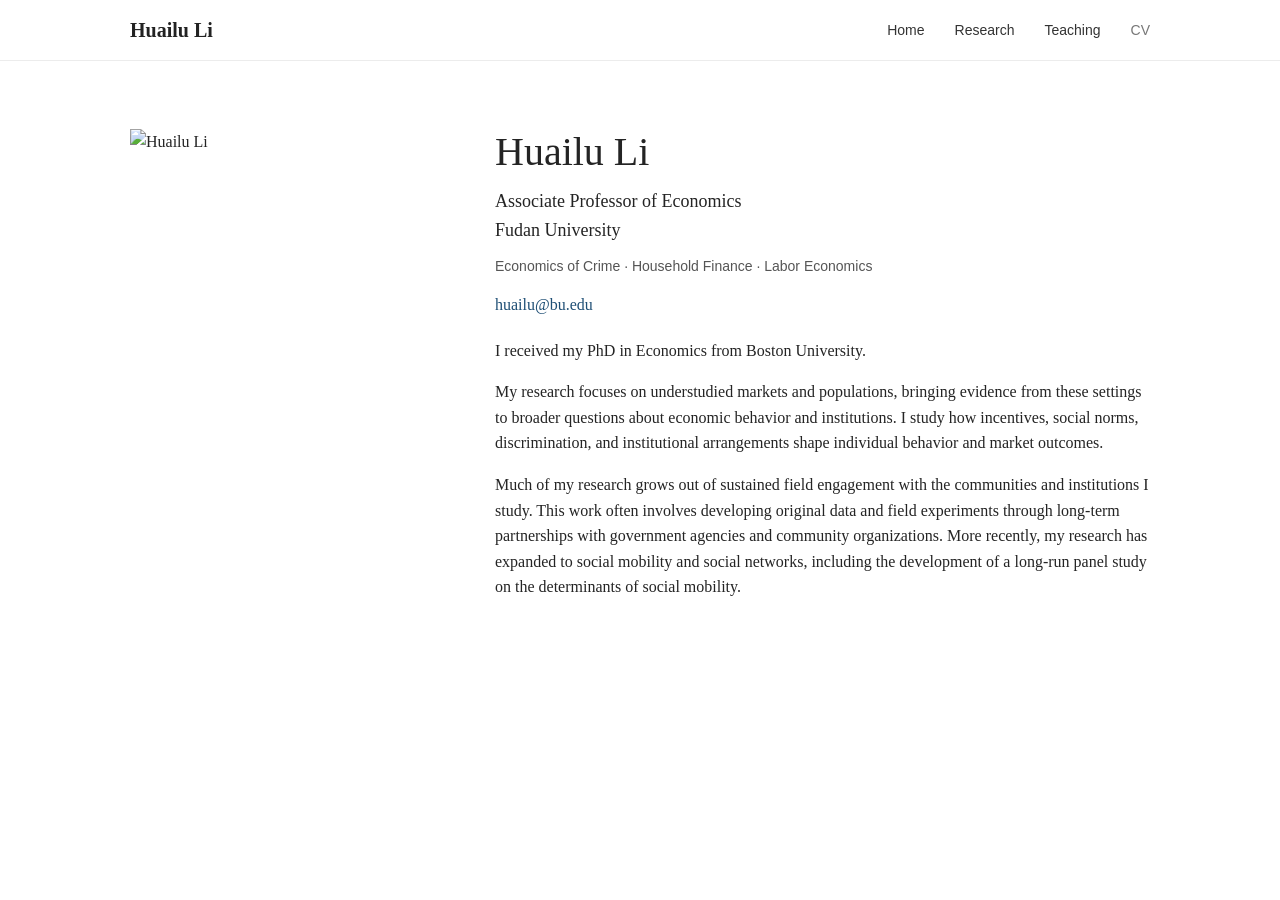
==== index.html @ c3343d3f "Add files via upload" ====
<!DOCTYPE html>
<html lang="en">
<head>
  <meta charset="UTF-8">
  <meta name="viewport" content="width=device-width, initial-scale=1.0">
  <title>Huailu Li</title>
  <link rel="stylesheet" href="style.css">
</head>
<body>
<header>
  <nav class="nav">
    <a class="brand" href="index.html">Huailu Li</a>
    <div class="nav-links">
      <a href="index.html">Home</a>
      <a href="research.html">Research</a>
      <a href="teaching.html">Teaching</a>
      <span class="nav-disabled">CV</span>
    </div>
  </nav>
</header>
<main class="home">
  <div class="portrait-wrap">
    <img class="portrait" src="assets/huailu-li.jpg" alt="Huailu Li">
  </div>
  <section class="intro">
    <h1>Huailu Li</h1>
    <p class="position">Associate Professor of Economics<br>Fudan University</p>
    <p class="fields">Economics of Crime · Household Finance · Labor Economics</p>
    <p class="contact"><a href="mailto:huailu@bu.edu">huailu@bu.edu</a></p>
    <div class="bio">
      <p>I received my PhD in Economics from Boston University.</p>
      <p>My research focuses on understudied markets and populations, bringing evidence from these settings to broader questions about economic behavior and institutions. I study how incentives, social norms, discrimination, and institutional arrangements shape individual behavior and market outcomes.</p>
      <p>Much of my research grows out of sustained field engagement with the communities and institutions I study. This work often involves developing original data and field experiments through long-term partnerships with government agencies and community organizations. More recently, my research has expanded to social mobility and social networks, including the development of a long-run panel study on the determinants of social mobility.</p>
    </div>
  </section>
</main>
</body>
</html>
---- style.css ----
*{box-sizing:border-box}
body{margin:0;color:#242424;background:#fff;font-family:Georgia,'Times New Roman',serif;line-height:1.6}
a{color:#1f4f75;text-decoration:none}a:hover{text-decoration:underline}
header{border-bottom:1px solid #ececec}
.nav{max-width:1080px;margin:auto;padding:14px 30px;display:flex;align-items:center;justify-content:space-between}
.brand{font-size:20px;color:#222;font-weight:600}
.nav-links{display:flex;gap:30px;font-family:Arial,sans-serif;font-size:14px}
.nav-links a{color:#333}.nav-disabled{color:#777;cursor:default}

.home{max-width:1080px;margin:68px auto;padding:0 30px;display:grid;grid-template-columns:300px 1fr;gap:65px;align-items:start}
.portrait{width:100%;height:auto;display:block}
.intro h1{font-size:40px;font-weight:500;line-height:1.15;margin:0 0 12px}
.position{font-size:18px;margin:0 0 7px}
.fields{font-family:Arial,sans-serif;font-size:14px;color:#555;margin:10px 0}
.contact{margin:15px 0 0}
.bio{margin-top:20px}
.bio p{max-width:680px;margin:0 0 16px}

.page{max-width:900px;margin:52px auto 90px;padding:0 30px}
.page section{margin-top:48px}
.page .first-section{margin-top:0}
.page h2{font-size:26px;font-weight:500;border-bottom:1px solid #ddd;padding-bottom:7px;margin:0 0 23px}
.page h3{font-size:18px;font-weight:600;margin:0 0 18px}
.page h3.subsection{margin-top:35px}

.paper-list{margin:0;padding-left:32px}
.paper{padding-left:6px;margin-bottom:20px}
.paper::marker{font-size:15px;color:#666}
.paper-title{font-size:17px;font-weight:600;line-height:1.4}
.paper-authors{font-size:15px;color:#555;margin-top:3px;line-height:1.45}
.journal{font-size:15px;font-style:italic;margin-top:2px;line-height:1.45}
.status{font-size:14px;font-style:italic;color:#666;margin-top:2px}

.course-list{list-style:none;padding:0;margin:0}
.course-list li{font-size:17px;margin:0 0 9px}

@media(max-width:760px){
  .nav{align-items:flex-start;gap:20px}
  .nav-links{gap:15px;flex-wrap:wrap;justify-content:flex-end}
  .home{grid-template-columns:1fr;margin-top:40px;gap:35px}
  .portrait-wrap{max-width:300px}
  .intro h1{font-size:34px}
  .page{margin-top:38px}
}
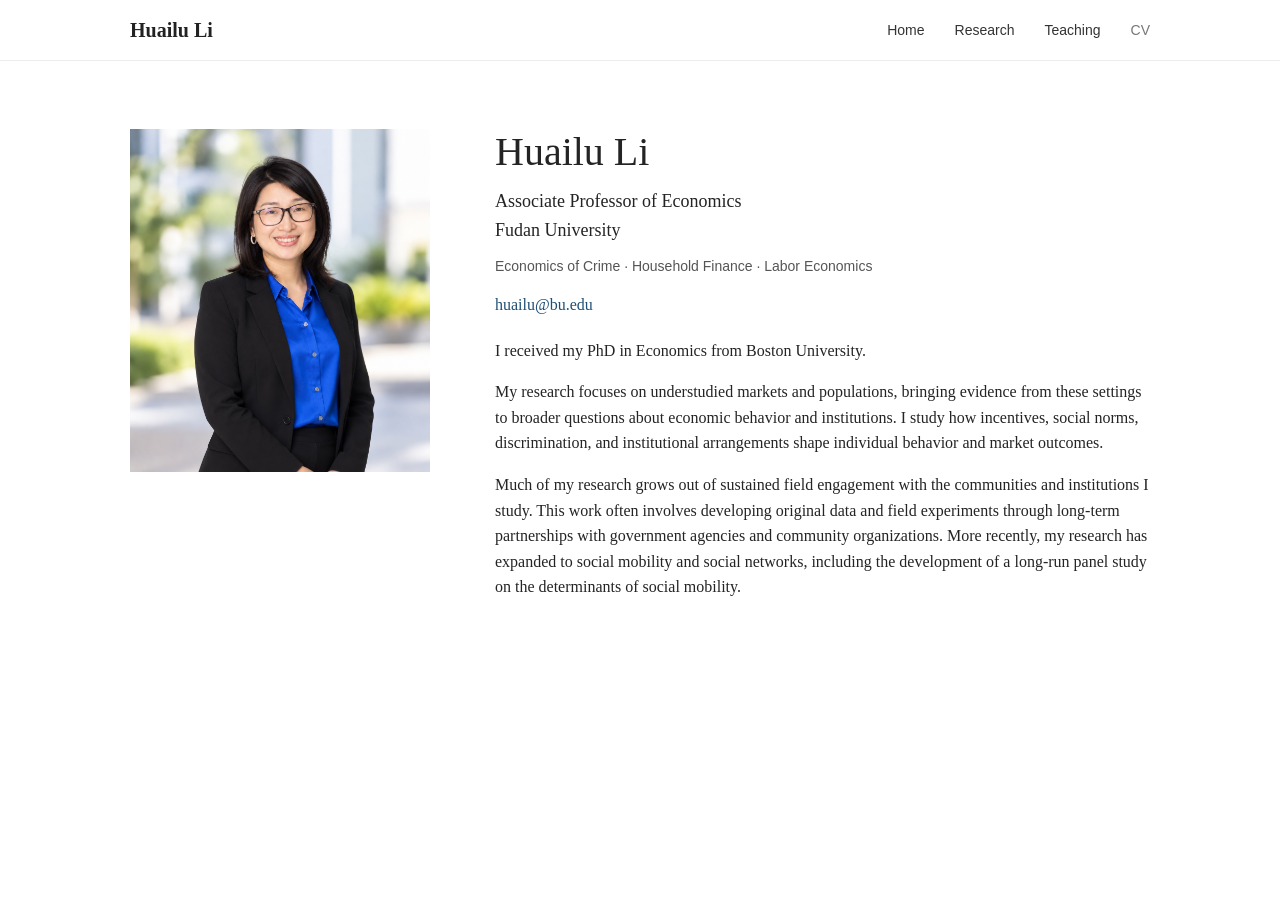
==== commit 0df4cc57: "index.html" ====
--- a/index.html
+++ b/index.html
@@ -20,7 +20,7 @@
 </header>
 <main class="home">
   <div class="portrait-wrap">
-    <img class="portrait" src="assets/huailu-li.jpg" alt="Huailu Li">
+    <img class="portrait" src="huailu-li.jpg" alt="Huailu Li">
   </div>
   <section class="intro">
     <h1>Huailu Li</h1>
@@ -35,4 +35,4 @@
   </section>
 </main>
 </body>
-</html>+</html>
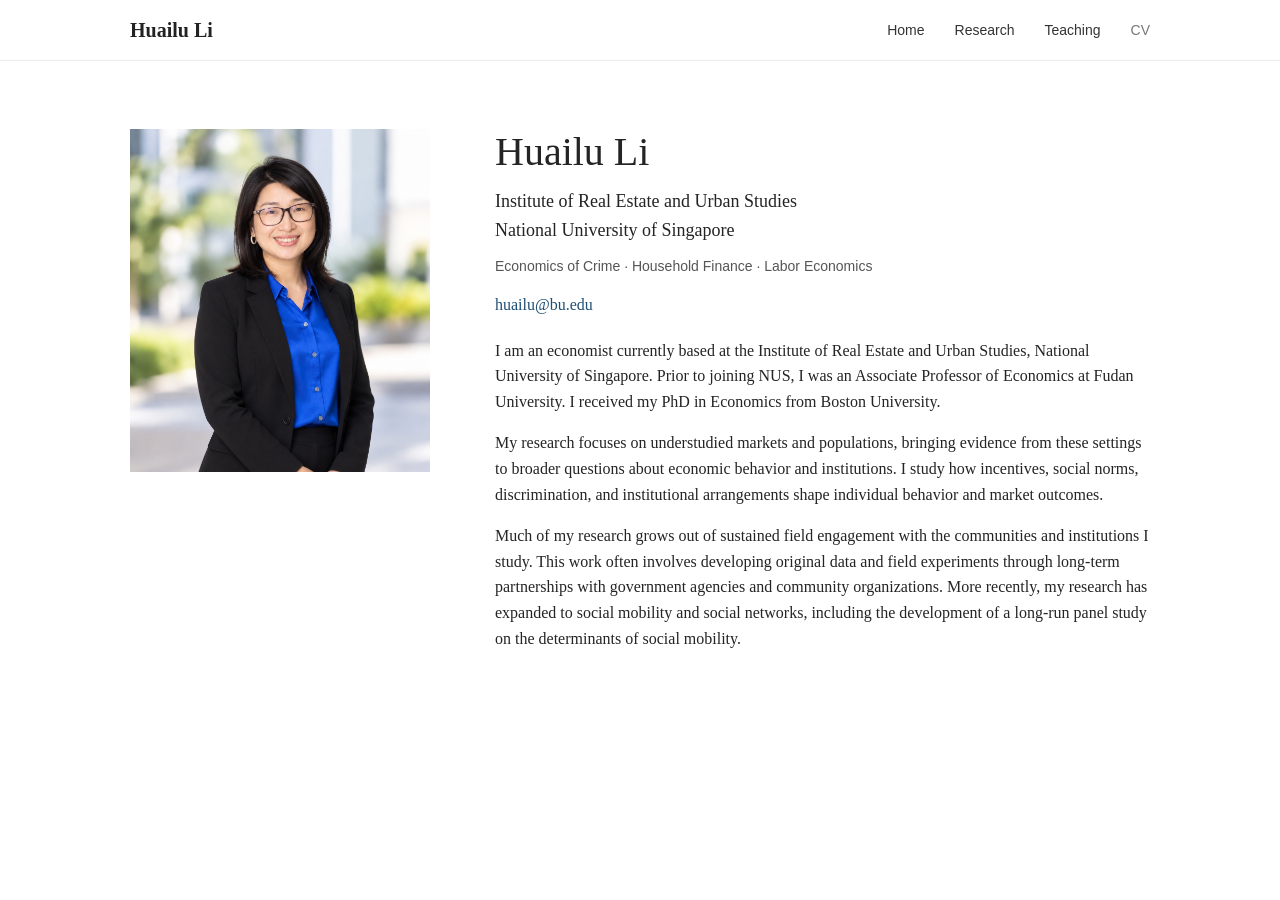
==== commit 8d4cc923: "Add files via upload" ====
--- a/index.html
+++ b/index.html
@@ -1,10 +1,19 @@
 <!DOCTYPE html>
 <html lang="en">
 <head>
-  <meta charset="UTF-8">
-  <meta name="viewport" content="width=device-width, initial-scale=1.0">
-  <title>Huailu Li</title>
-  <link rel="stylesheet" href="style.css">
+<meta charset="UTF-8">
+<meta name="viewport" content="width=device-width, initial-scale=1.0">
+
+<title>Huailu Li | Economist | National University of Singapore</title>
+
+<meta name="description"
+content="Huailu Li is an economist at the Institute of Real Estate and Urban Studies, National University of Singapore, and a former Associate Professor of Economics at Fudan University. Her research spans economics of crime, household finance, and labor economics.">
+
+<meta name="author" content="Huailu Li">
+
+<link rel="canonical" href="https://huailu-li.github.io/">
+
+<link rel="stylesheet" href="style.css">
 </head>
 <body>
 <header>
@@ -24,11 +33,11 @@
   </div>
   <section class="intro">
     <h1>Huailu Li</h1>
-    <p class="position">Associate Professor of Economics<br>Fudan University</p>
+    <p class="position">Institute of Real Estate and Urban Studies<br>National University of Singapore</p>
     <p class="fields">Economics of Crime · Household Finance · Labor Economics</p>
     <p class="contact"><a href="mailto:huailu@bu.edu">huailu@bu.edu</a></p>
     <div class="bio">
-      <p>I received my PhD in Economics from Boston University.</p>
+      <p>I am an economist currently based at the Institute of Real Estate and Urban Studies, National University of Singapore. Prior to joining NUS, I was an Associate Professor of Economics at Fudan University. I received my PhD in Economics from Boston University.</p>
       <p>My research focuses on understudied markets and populations, bringing evidence from these settings to broader questions about economic behavior and institutions. I study how incentives, social norms, discrimination, and institutional arrangements shape individual behavior and market outcomes.</p>
       <p>Much of my research grows out of sustained field engagement with the communities and institutions I study. This work often involves developing original data and field experiments through long-term partnerships with government agencies and community organizations. More recently, my research has expanded to social mobility and social networks, including the development of a long-run panel study on the determinants of social mobility.</p>
     </div>
